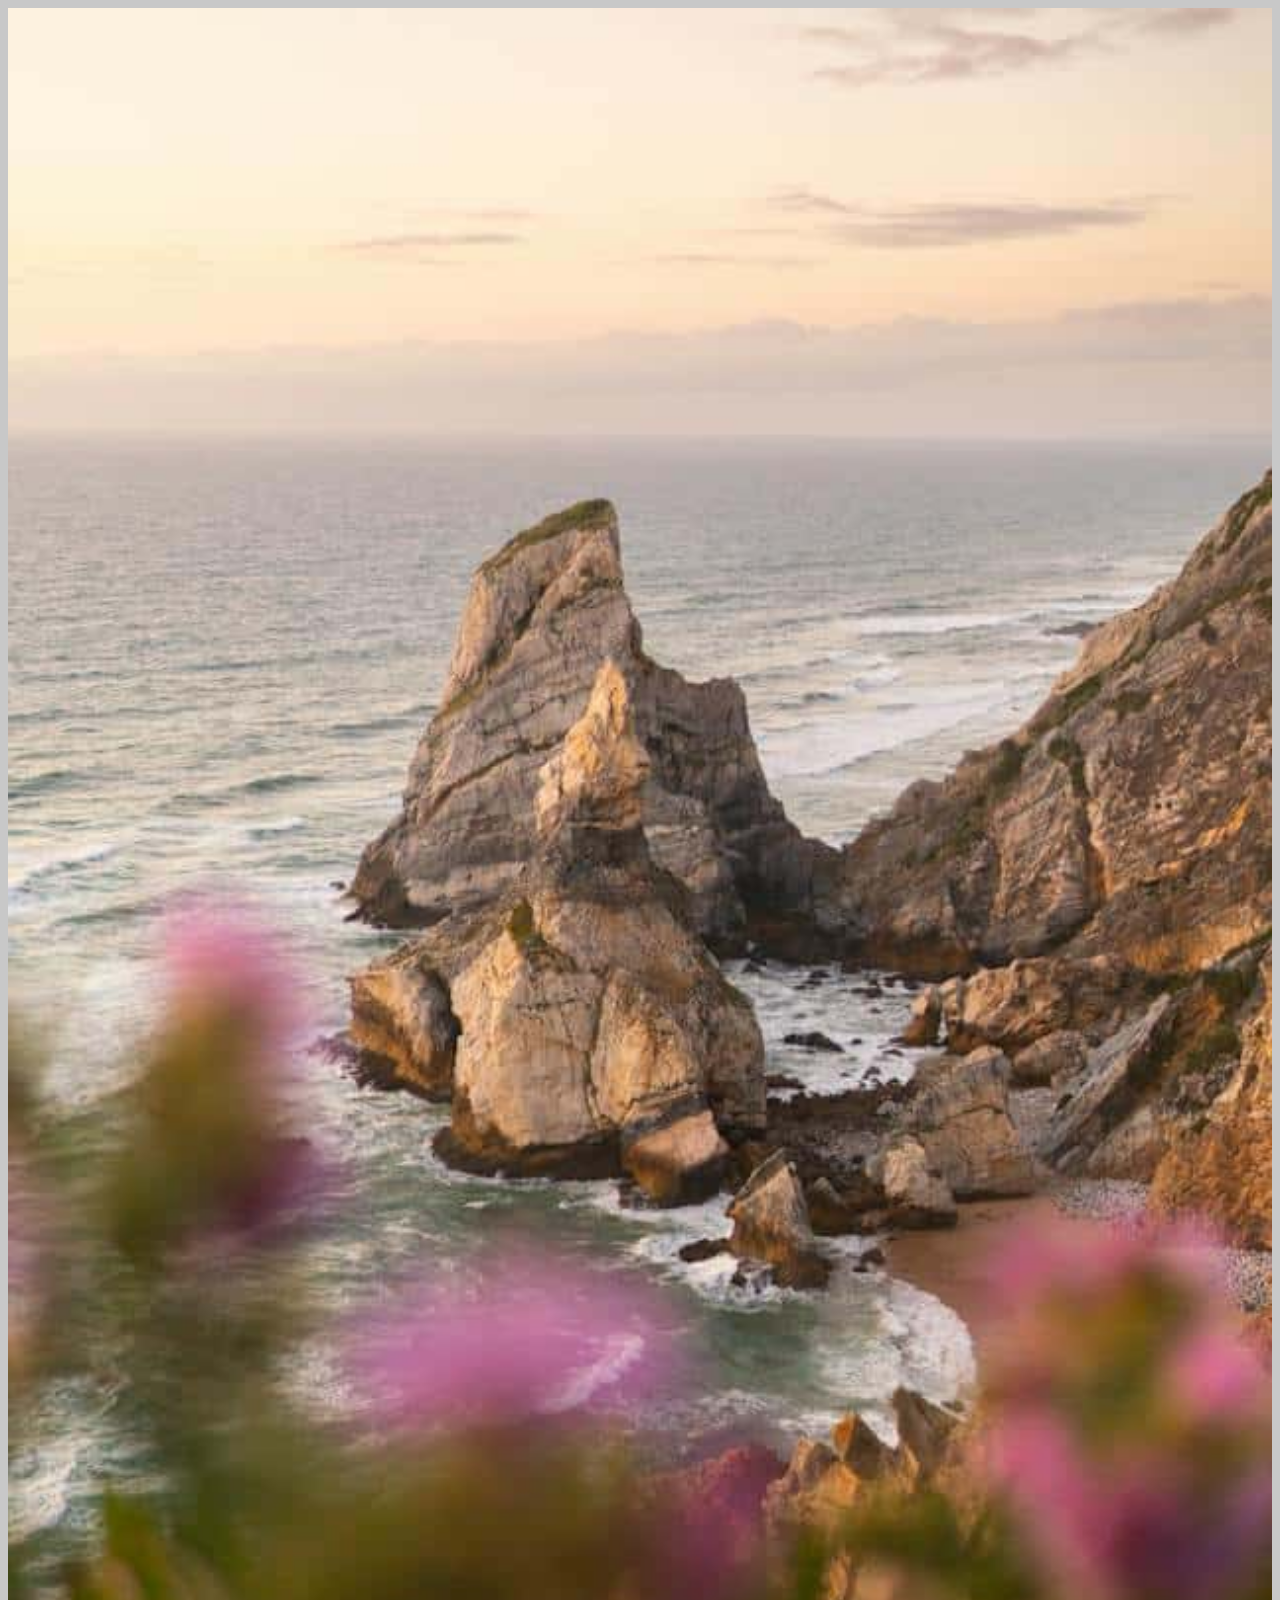
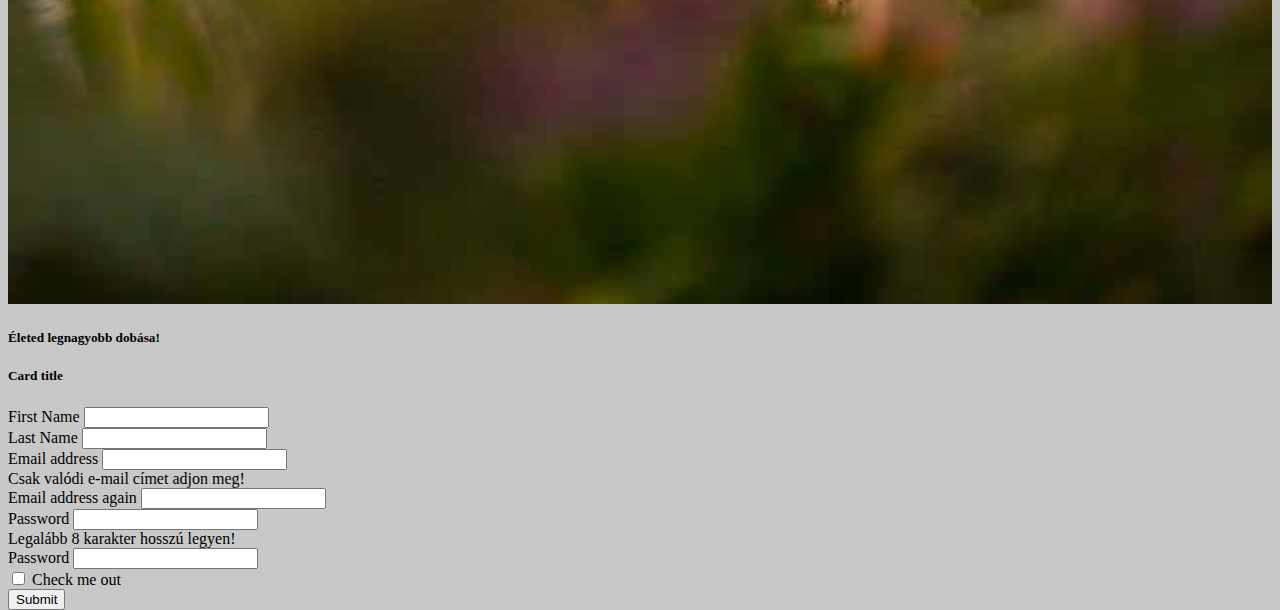
==== index.html @ c46657aa "skeleton" ====
<!DOCTYPE html>
<html lang="en">

<head>
    <meta charset="UTF-8">
    <meta name="viewport" content="width=device-width, initial-scale=1.0">
    <link href="https://cdn.jsdelivr.net/npm/bootstrap@5.3.2/dist/css/bootstrap.min.css" rel="stylesheet"
        integrity="sha384-T3c6CoIi6uLrA9TneNEoa7RxnatzjcDSCmG1MXxSR1GAsXEV/Dwwykc2MPK8M2HN" crossorigin="anonymous">
    <link rel="stylesheet" href="./index.css">
    <link rel="shortcut icon" href="./img/favicon.ico" type="image/x-icon">
    <script src="./index.js" defer></script>
    <title>Registration</title>
</head>

<body>
    <header>
    </header>
    <main>
        <div class="container d-flex justify-content-center align-items-center">
            <div class="card text-bg-light mx-auto mb-3">
                <div class="row g-0">
                  <div class="col-md-6">
                    <div class="card text-bg-light">
                        <img src="./img/pic1-min.jpg" class="card-img" style="width: 100%;" alt="...">
                        <div class="card-img-overlay">
                          <h5 class="card-title">Életed legnagyobb dobása!</h5>                          
                        </div>
                      </div>
                  </div>
                  <div class="col-md-6">
                    <div class="card-body">
                      <h5 class="card-title">Card title</h5>
                      <p class="card-text" style="display: none;">This is a wider card with supporting text below as a natural lead-in to additional content. This content is a little bit longer.</p>
                      <form> <!-- ***************************** -->
                        <div class="mb-2">
                            <label for="firstName" class="form-label">First Name</label>
                            <input type="text" class="form-control" id="firstName" aria-describedby="emailHelp">
                            
                          </div>
                          <div class="mb-2">
                            <label for="lastName" class="form-label">Last Name</label>
                            <input type="text" class="form-control" id="lastName" aria-describedby="emailHelp">
                            
                          </div>
                        <div class="mb-2">
                          <label for="email1" class="form-label">Email address</label>
                          <input type="email" class="form-control" id="email1" aria-describedby="emailHelp">
                          <div id="emailHelp" class="form-text">Csak valódi e-mail címet adjon meg!</div>
                        </div>
                        <div class="mb-2">
                            <label for="email2" class="form-label">Email address again</label>
                            <input type="email" class="form-control" id="email2" aria-describedby="emailHelp">
                            
                          </div>
                        <div class="mb-2">
                          <label for="password1" class="form-label">Password</label>
                          <input type="password" class="form-control" id="password1">
                          <div id="emailHelp" class="form-text">Legalább 8 karakter hosszú legyen!</div>
                        </div>
                        <div class="mb-2">
                            <label for="password2" class="form-label">Password</label>
                            <input type="password" class="form-control" id="password2">
                          </div>
                        <div class="mb-2 form-check">
                          <input type="checkbox" class="form-check-input" id="exampleCheck1">
                          <label class="form-check-label" for="exampleCheck1">Check me out</label>
                        </div>
                        <button id="submitButton" type="submit" class="btn btn-primary">Submit</button>
                      </form>
                    </div>
                  </div>
                </div>
              </div>
        </div>
    </main>
</body>

</html>
---- index.css ----
body{
    background-color: rgb(200,200,200);
}
.container{
    height: 100vh;
}
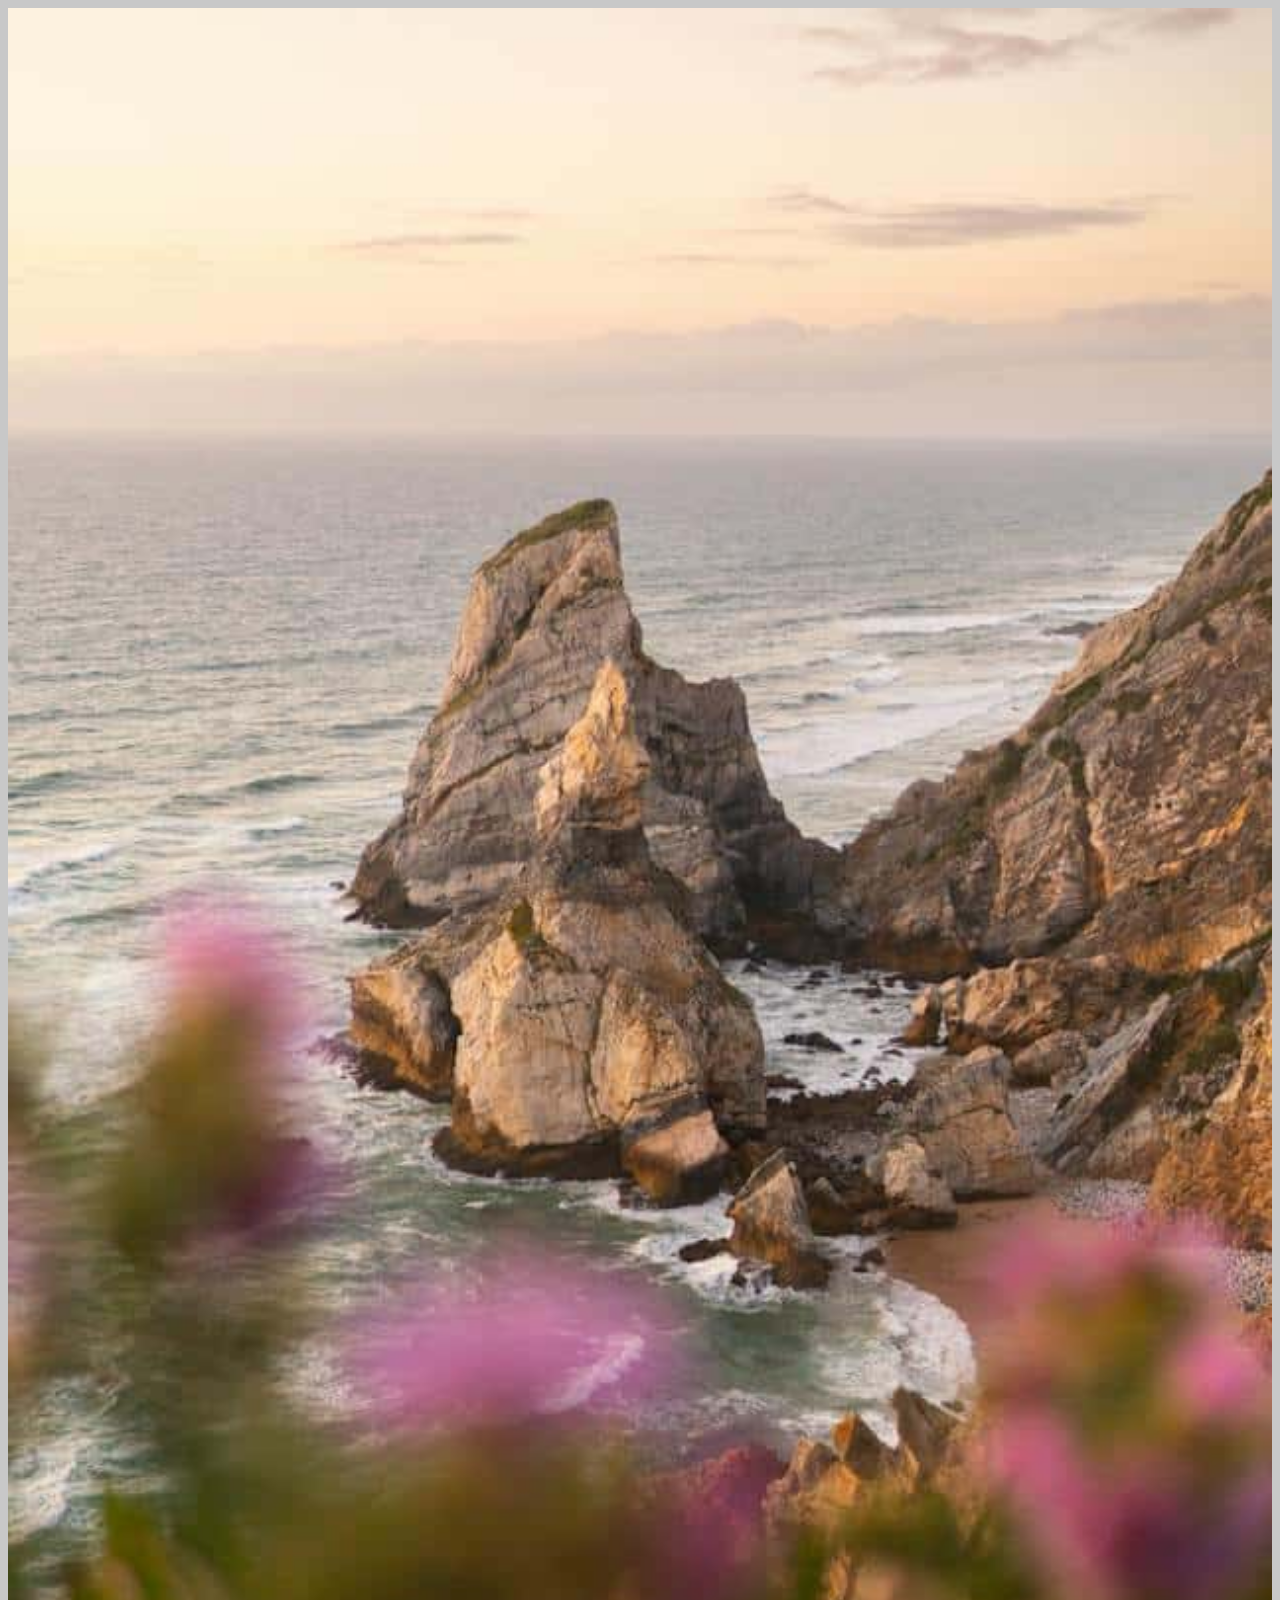
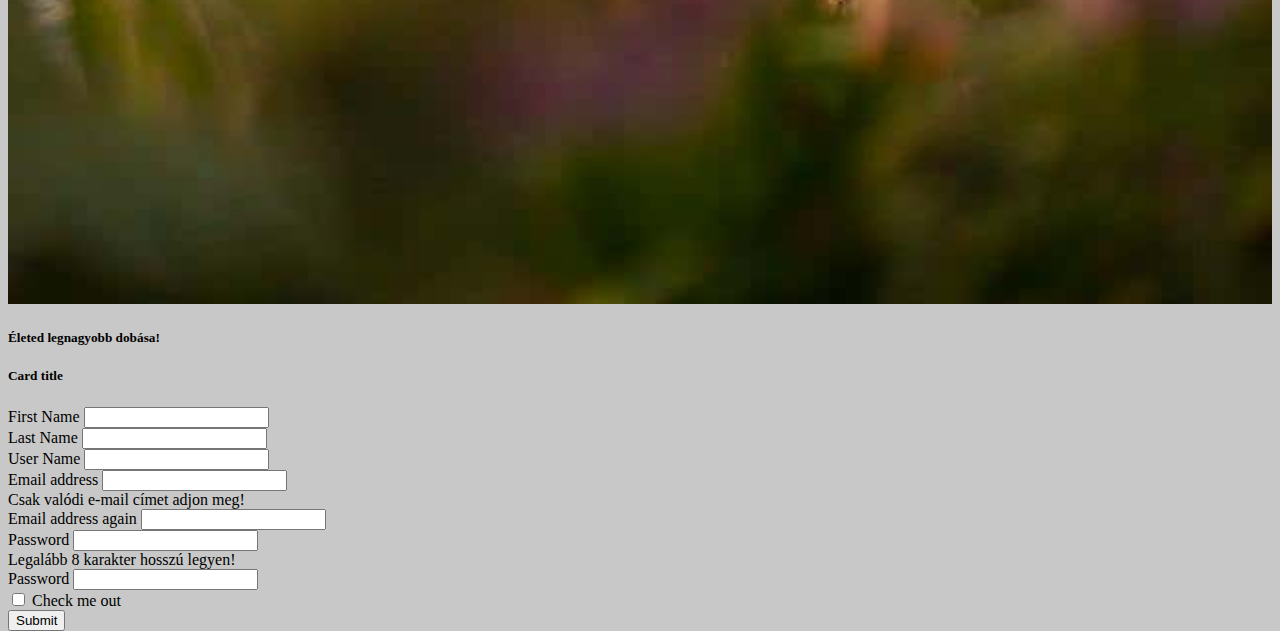
==== commit 822c14b3: "0124" ====
--- a/index.html
+++ b/index.html
@@ -31,7 +31,7 @@
                     <div class="card-body">
                       <h5 class="card-title">Card title</h5>
                       <p class="card-text" style="display: none;">This is a wider card with supporting text below as a natural lead-in to additional content. This content is a little bit longer.</p>
-                      <form> <!-- ***************************** -->
+                      <form action="./regist.php" method="get"> <!-- ***************************** -->
                         <div class="mb-2">
                             <label for="firstName" class="form-label">First Name</label>
                             <input type="text" class="form-control" id="firstName" aria-describedby="emailHelp">
@@ -42,9 +42,15 @@
                             <input type="text" class="form-control" id="lastName" aria-describedby="emailHelp">
                             
                           </div>
+                        </div>
+                        <div class="mb-2">
+                          <label for="userName" class="form-label">User Name</label>
+                          <input type="text" class="form-control" id="userName" aria-describedby="emailHelp">
+                          
+                        </div>
                         <div class="mb-2">
                           <label for="email1" class="form-label">Email address</label>
-                          <input type="email" class="form-control" id="email1" aria-describedby="emailHelp">
+                          <input type="email" name="password" class="form-control" id="email1" aria-describedby="emailHelp">
                           <div id="emailHelp" class="form-text">Csak valódi e-mail címet adjon meg!</div>
                         </div>
                         <div class="mb-2">
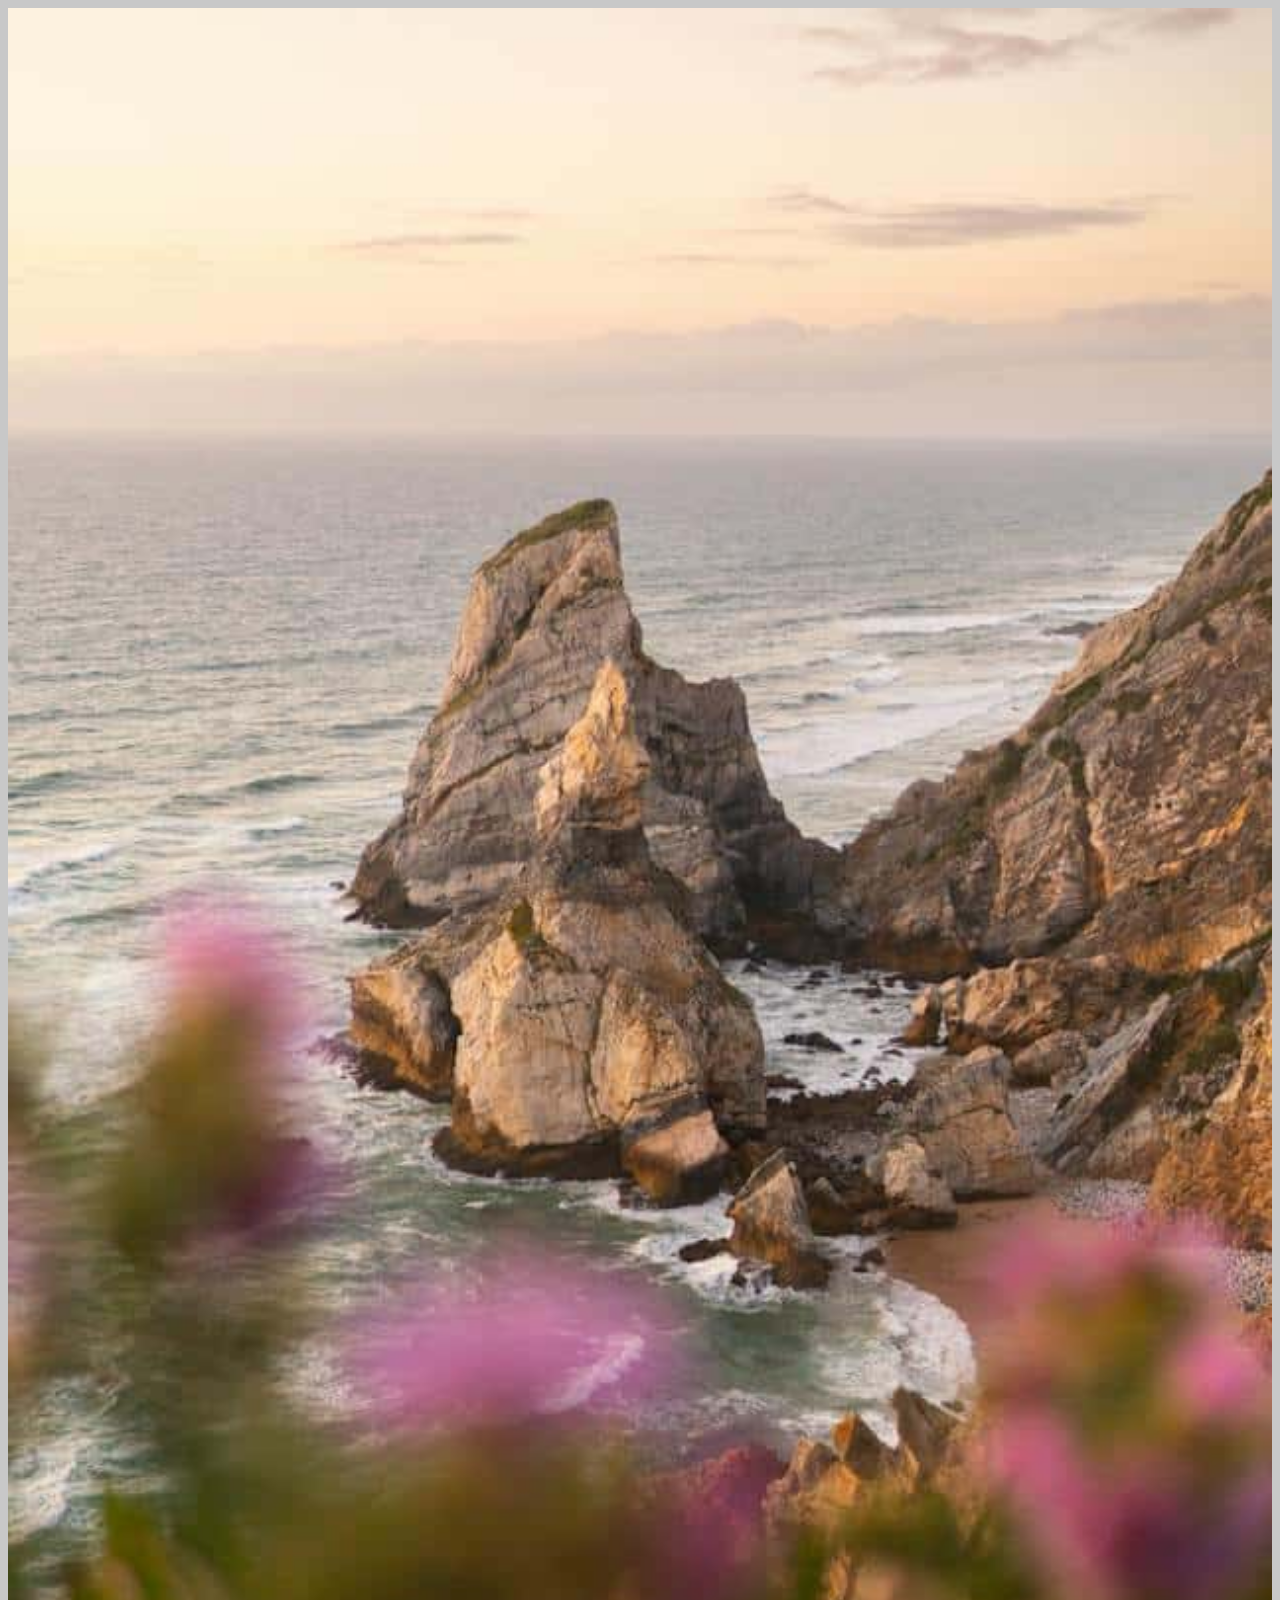
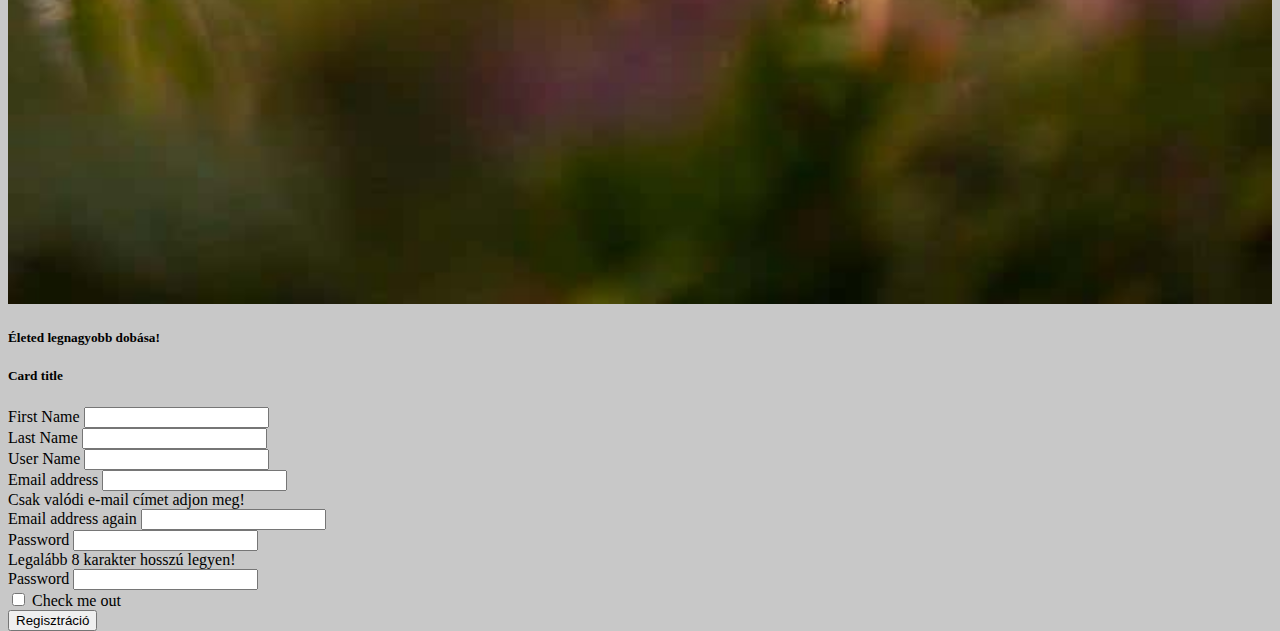
==== commit 89bd0e13: "Add files via upload" ====
--- a/index.html
+++ b/index.html
@@ -1,5 +1,5 @@
 <!DOCTYPE html>
-<html lang="en">
+<html lang="hu">
 
 <head>
     <meta charset="UTF-8">
@@ -23,7 +23,8 @@
                     <div class="card text-bg-light">
                         <img src="./img/pic1-min.jpg" class="card-img" style="width: 100%;" alt="...">
                         <div class="card-img-overlay">
-                          <h5 class="card-title">Életed legnagyobb dobása!</h5>                          
+                          <h5 class="card-title">Életed legnagyobb dobása!</h5>
+                          <h5 id="successful"></h5>                          
                         </div>
                       </div>
                   </div>
@@ -31,47 +32,48 @@
                     <div class="card-body">
                       <h5 class="card-title">Card title</h5>
                       <p class="card-text" style="display: none;">This is a wider card with supporting text below as a natural lead-in to additional content. This content is a little bit longer.</p>
-                      <form action="./regist.php" method="get"> <!-- ***************************** -->
+                      <!--
+                      <form action="./regist_POST.php" method="get">  ***************************** -->
+                      <form action="">
                         <div class="mb-2">
                             <label for="firstName" class="form-label">First Name</label>
-                            <input type="text" class="form-control" id="firstName" aria-describedby="emailHelp">
-                            
+                            <input type="text" class="form-control" id="firstName" aria-describedby="emailHelp" name="Keresztnév">                            
                           </div>
                           <div class="mb-2">
                             <label for="lastName" class="form-label">Last Name</label>
-                            <input type="text" class="form-control" id="lastName" aria-describedby="emailHelp">
-                            
+                            <input type="text" class="form-control" id="lastName" aria-describedby="emailHelp" name="Vezetéknév">                            
                           </div>
-                        </div>
-                        <div class="mb-2">
-                          <label for="userName" class="form-label">User Name</label>
-                          <input type="text" class="form-control" id="userName" aria-describedby="emailHelp">
-                          
-                        </div>
+                          <div class="mb-2">
+                            <label for="userName" class="form-label">User Name</label>
+                            <input type="text" name="Felhasználónév" class="form-control" id="userName" aria-describedby="emailHelp">                            
+                          </div>
                         <div class="mb-2">
                           <label for="email1" class="form-label">Email address</label>
-                          <input type="email" name="password" class="form-control" id="email1" aria-describedby="emailHelp">
+                          <input type="email" class="form-control" id="email1" aria-describedby="emailHelp" name="Email-cím">
                           <div id="emailHelp" class="form-text">Csak valódi e-mail címet adjon meg!</div>
                         </div>
                         <div class="mb-2">
                             <label for="email2" class="form-label">Email address again</label>
-                            <input type="email" class="form-control" id="email2" aria-describedby="emailHelp">
+                            <input type="email" class="form-control" id="email2" aria-describedby="emailHelp" name="Email-cím">
                             
                           </div>
                         <div class="mb-2">
                           <label for="password1" class="form-label">Password</label>
-                          <input type="password" class="form-control" id="password1">
+                          <input type="password" name="Jelszó" class="form-control" id="password1">
                           <div id="emailHelp" class="form-text">Legalább 8 karakter hosszú legyen!</div>
                         </div>
                         <div class="mb-2">
                             <label for="password2" class="form-label">Password</label>
-                            <input type="password" class="form-control" id="password2">
+                            <input type="password" class="form-control" id="password2" name="Jelszó">
                           </div>
                         <div class="mb-2 form-check">
                           <input type="checkbox" class="form-check-input" id="exampleCheck1">
                           <label class="form-check-label" for="exampleCheck1">Check me out</label>
                         </div>
-                        <button id="submitButton" type="submit" class="btn btn-primary">Submit</button>
+                        <div class="d-flex justify-content-evenly">
+                          <button id="submitButton" type="button" class="btn btn-primary">Regisztráció</button>
+                          <button id="loginButton" type="button" class="btn btn-primary">Bejelentkezés</button>
+                        </div>
                       </form>
                     </div>
                   </div>
--- a/index.css
+++ b/index.css
@@ -3,4 +3,5 @@
 }
 .container{
     height: 100vh;
-}+}
+#loginButton{display: none;}